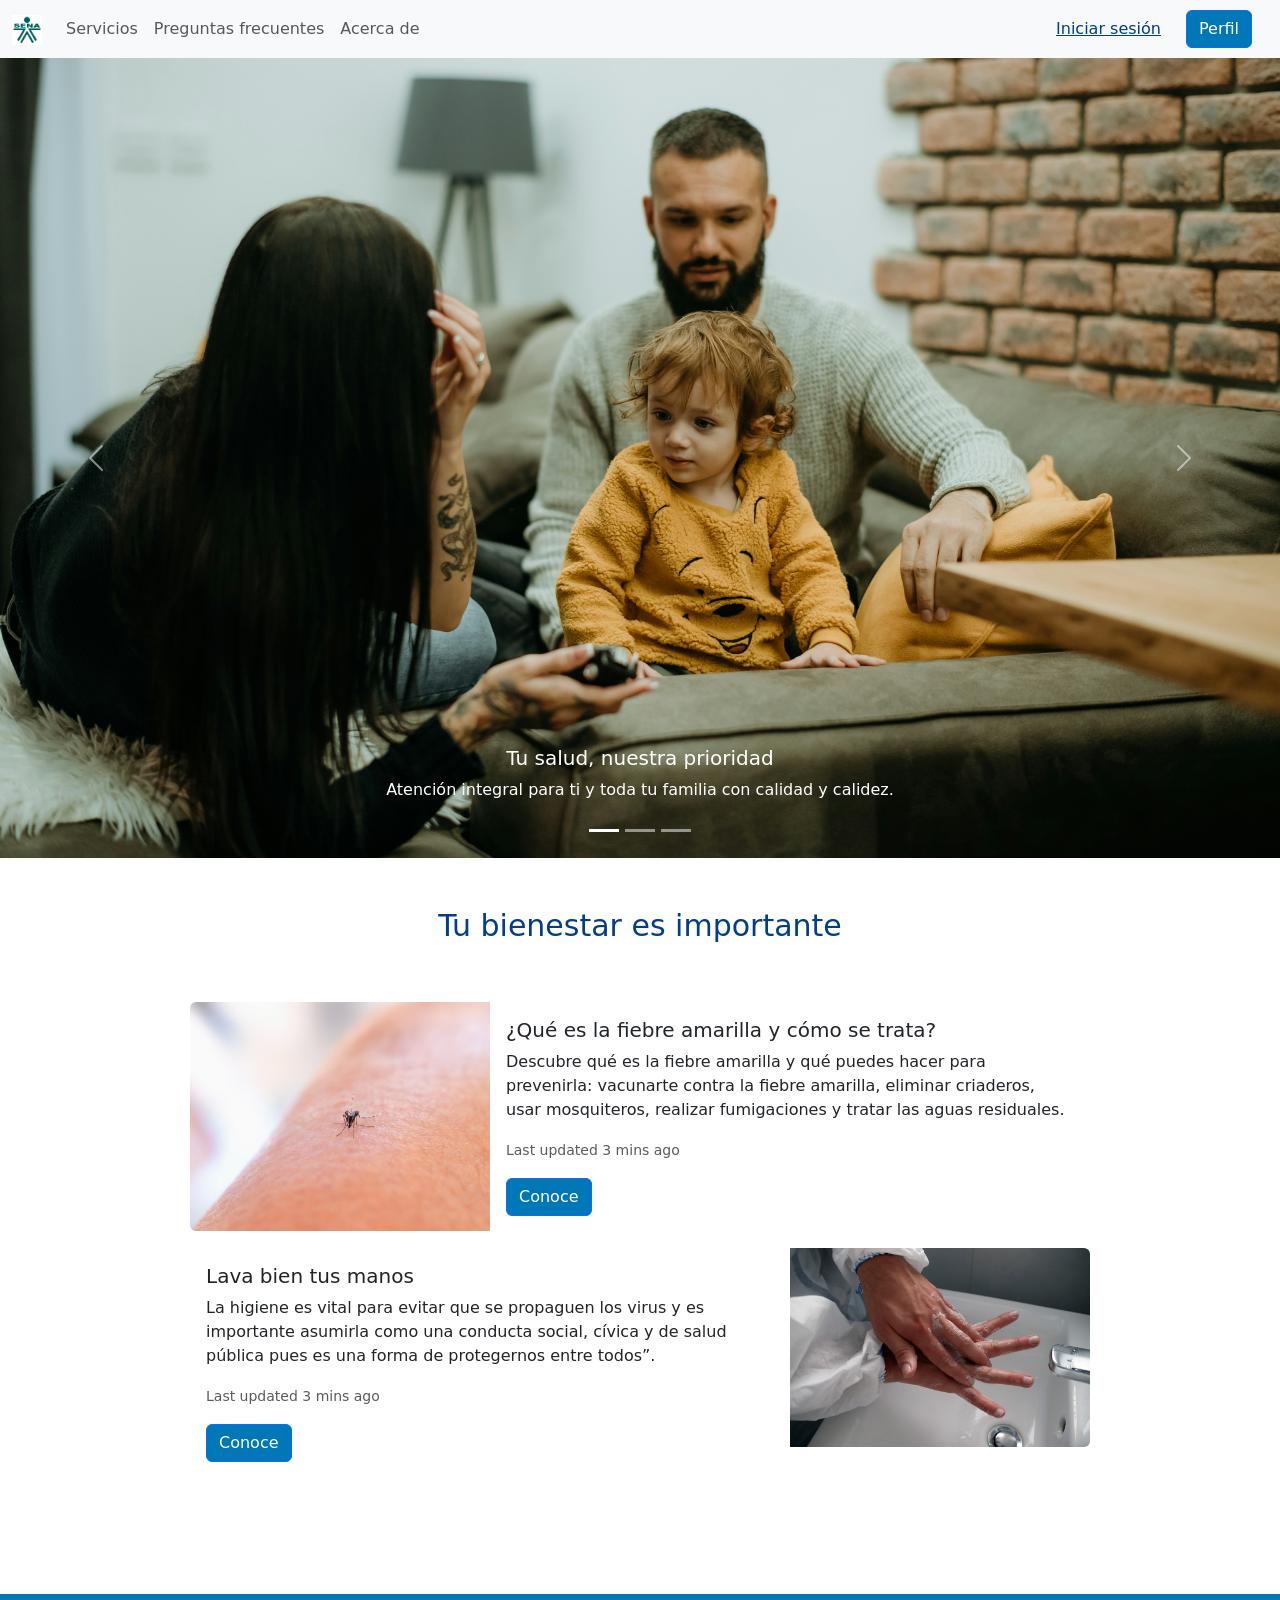
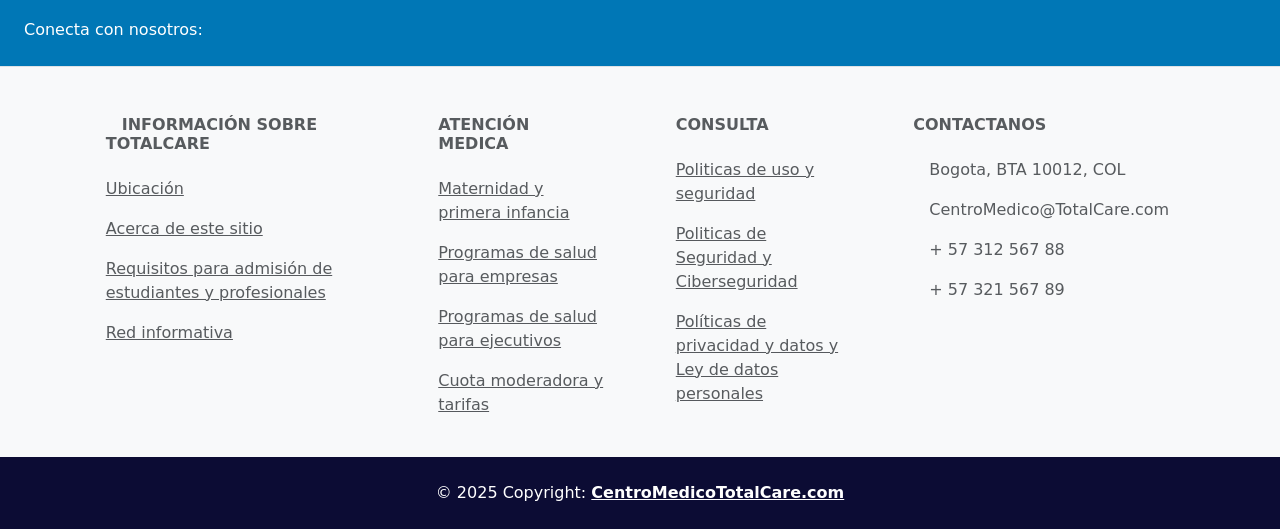
==== index.html @ 0e3b180e "Frontend listo despliegue" ====
<!doctype html>
<html lang="en">
<head>
    <!-- Required meta tags -->
    <meta charset="utf-8">
    <meta name="viewport" content="width=device-width, initial-scale=1, shrink-to-fit=no">

    <!-- Bootstrap CSS -->
    <link href="https://cdn.jsdelivr.net/npm/bootstrap@5.3.0/dist/css/bootstrap.min.css" rel="stylesheet">
    <link rel="stylesheet" href="./CSS/style.css">
    <title>Centro medico</title>
</head>
<body>
    
    <!-- Navbar -->
  <nav class="navbar navbar-expand-lg bg-body-tertiary">
    <div class="container-fluid">
      <!-- Toggle button (correct Bootstrap 5 syntax) -->
      <button 
      class="navbar-toggler" 
      type="button" 
      data-bs-toggle="collapse" 
      data-bs-target="#navbarSupportedContent"
      aria-controls="navbarSupportedContent" 
      aria-expanded="false" 
      aria-label="Toggle navigation">
        <span class="navbar-toggler-icon"></span>
      </button>

      <!-- Brand logo -->
      <a class="navbar-brand mt-2 mt-lg-0" href="#">
        <img class="logo" src="../img/sena-colombia-logo-png_seeklogo-124780.png" height="15" alt="Logo" />
      </a>

      <!-- Collapsible menu -->
      <div class="collapse navbar-collapse" id="navbarSupportedContent">
        <!-- Navigation links -->
        <ul class="navbar-nav me-auto mb-2 mb-lg-0">
          <li class="nav-item">
            <a class="nav-link" href="./HTML/servicios.html">Servicios</a>
          </li>
          <li class="nav-item">
            <a class="nav-link" href="./HTML/preguntas_frecuentes.html">Preguntas frecuentes</a>
          </li>
          <li class="nav-item">
            <a class="nav-link" href="./HTML/acerca_de.html">Acerca de</a>
          </li>
        </ul>
      </div>

      <!-- Right-side buttons -->
      <div class="d-flex align-items-center">
        <button type="button" class="btn_login btn btn-link px-3 me-2" onclick="window.location.href='./HTML/login.html';">
          Iniciar sesión
        </button>
        <button type="button" class="btn_perfil btn btn-primary me-3">Perfil</button>
      </div>
    </div>
  </nav>
    <!-- Navbar -->

    <!-- carrusel -->
    
    <div id="carouselExampleCaptions" class="carousel slide" data-bs-ride="carousel">
        <div class="carousel-indicators">
            <button type="button" data-bs-target="#carouselExampleCaptions" data-bs-slide-to="0" class="active" aria-current="true" aria-label="Slide 1"></button>
            <button type="button" data-bs-target="#carouselExampleCaptions" data-bs-slide-to="1" aria-label="Slide 2"></button>
            <button type="button" data-bs-target="#carouselExampleCaptions" data-bs-slide-to="2" aria-label="Slide 3"></button>
        </div>
        <div class="carousel-inner">
            <div class="carousel-item active">
                <img src="./img/familia.jpg" class="d-block w-100 img-fluid" alt="...">
                <div class="carousel-caption d-none d-md-block">
                    <h5>Tu salud, nuestra prioridad</h5>
                    <p>Atención integral para ti y toda tu familia con calidad y calidez.</p>
                </div>
            </div>
            <div class="carousel-item">
                <img src="./img/medico.jpg" class="d-block w-100 img-fluid" alt="...">
                    <div class="carousel-caption d-none d-md-block">
                        <h5>Profesionales a tu servicio</h5>
                        <p>Médicos especializados y comprometidos con tu bienestar.</p>
                    </div>
            </div>
            <div class="carousel-item">
                <img src="./img/odotologia.jpg" class="d-block w-100 img-fluid" alt="...">
                    <div class="carousel-caption d-none d-md-block">
                        <h5>Sonríe con confianza</h5>
                        <p>Tratamientos odontológicos seguros y personalizados.</p>
                    </div>
            </div>
        </div>
        <button class="carousel-control-prev" type="button" data-bs-target="#carouselExampleCaptions" data-bs-slide="prev">
            <span class="carousel-control-prev-icon" aria-hidden="true"></span>
            <span class="visually-hidden">Anterior</span>
        </button>
        <button class="carousel-control-next" type="button" data-bs-target="#carouselExampleCaptions" data-bs-slide="next">
            <span class="carousel-control-next-icon" aria-hidden="true"></span>
            <span class="visually-hidden">Siguiente</span>
        </button>
    </div>
    <!-- fin carrusel -->
    
    <h1 class="subtitulo">Tu bienestar es importante</h1>
    
    <!-- cards -->
    <div class="cards">
    <div class="d-flex justify-content-center">
        <div class="card mb-3 custom-card">
            <div class="row g-0">
                <div class="col-md-4">
                    <img src="./img/fiebre_amarilla.avif" class="img-fluid rounded-start" alt="...">
                </div>
                <div class="col-md-8">
                    <div class="card-body">
                        <h5 class="card-title">¿Qué es la fiebre amarilla y cómo se trata?</h5>
                            <p class="card-text">
                                Descubre qué es la fiebre amarilla y qué puedes hacer para prevenirla: vacunarte contra la fiebre amarilla, eliminar criaderos, usar mosquiteros, realizar fumigaciones y tratar las aguas residuales.
                            </p>
                            <p class="card-text">
                                <small class="text-body-secondary">Last updated 3 mins ago</small>
                            </p>
                            <button type="button" class="btn btn-primary btn_perfil" data-mdb-ripple-init>Conoce</button>
                    </div>
                </div>
            </div>
        </div>
    </div>

    <div class="d-flex justify-content-center">
        <div class="card mb-3 custom-card ">
            <div class="row g-0">
                
                <div class="col-md-8">
                    <div class="card-body">
                        <h5 class="card-title">Lava bien tus manos</h5>
                            <p class="card-text">
                                La higiene es vital para evitar que se propaguen los virus y es importante asumirla como una conducta social, cívica y de salud pública pues es una forma de protegernos entre todos”. 
                            </p>
                            <p class="card-text">
                                <small class="text-body-secondary">Last updated 3 mins ago</small>
                            </p>
                            <button type="button" class="btn btn-primary btn_perfil" data-mdb-ripple-init>Conoce</button>

                    </div>
                </div>
                <div class="col-md-4">
                    <img src="./img/lavar_manos.avif" class="img-fluid rounded-end" alt="...">
                </div>
            </div>
        </div>
    </div>
    
    </div>

    </div>

<!-- Footer -->
    <footer class="text-center text-lg-start bg-body-tertiary text-muted" >
        <!-- Section: Social media -->
        <section class="d-flex justify-content-center justify-content-lg-between p-4 border-bottom text-white" style="background-color: #0077B6;">
            <!-- Left -->
            <div class="me-5 d-none d-lg-block" >
                <span>Conecta con nosotros:</span>
            </div>
            <!-- Left -->

            <!-- Right -->
            <div>
                <a href="" class="me-4 text-reset">
                    <i class="fab fa-facebook-f"></i>
                </a>
                <a href="" class="me-4 text-reset">
                    <i class="fab fa-twitter"></i>
                </a>
                <a href="" class="me-4 text-reset">
                    <i class="fab fa-google"></i>
                </a>
                <a href="" class="me-4 text-reset">
                    <i class="fab fa-instagram"></i>
                </a>
                <a href="" class="me-4 text-reset">
                    <i class="fab fa-linkedin"></i>
                </a>
                <a href="" class="me-4 text-reset">
                    <i class="fab fa-github"></i>
                </a>
            </div>
        <!-- Right -->
        </section>
        <!-- Section: Social media -->

        <!-- Section: Links  -->
        <section class="" >
            <div class="container text-center text-md-start mt-5">
                <!-- Grid row -->
                <div class="row mt-3">
                    <!-- Grid column -->
                    <div class="col-md-3 col-lg-4 col-xl-3 mx-auto mb-4">
                        <!-- Content -->
                        <h6 class="text-uppercase fw-bold mb-4">
                            <i class="fas fa-gem me-3"></i>Información sobre TotalCare
                        </h6>
                        <!-- Links -->
                    <p>
                        <a href="#!" class="text-reset">Ubicación</a>
                    </p>
                    <p>
                        <a href="#!" class="text-reset">Acerca de este sitio</a>
                    </p>
                    <p>
                        <a href="#!" class="text-reset">Requisitos para admisión de estudiantes y profesionales</a>
                    </p>
                    <p>
                        <a href="#!" class="text-reset">Red informativa</a>
                    </p>
                    </div>
                <!-- Grid column -->

                <!-- Grid column -->
                <div class="col-md-2 col-lg-2 col-xl-2 mx-auto mb-4">
                    <!-- Links -->
                    <h6 class="text-uppercase fw-bold mb-4">
                        Atención medica
                    </h6>
                    <p>
                        <a href="#!" class="text-reset">Maternidad y primera infancia</a>
                    </p>
                    <p>
                        <a href="#!" class="text-reset">Programas de salud para empresas</a>
                    </p>
                    <p>
                        <a href="#!" class="text-reset">Programas de salud para ejecutivos</a>
                    </p>
                    <p>
                        <a href="#!" class="text-reset">Cuota moderadora y tarifas</a>
                    </p>
                </div>
        <!-- Grid column -->

        <!-- Grid column -->
        <div class="col-md-3 col-lg-2 col-xl-2 mx-auto mb-4">
          <!-- Links -->
          <h6 class="text-uppercase fw-bold mb-4">
            Consulta
          </h6>
          <p>
            <a href="#!" class="text-reset">Politicas de uso y seguridad</a>
          </p>
          <p>
            <a href="#!" class="text-reset">Politicas de Seguridad y Ciberseguridad</a>
          </p>
          <p>
            <a href="#!" class="text-reset">Políticas de privacidad y datos y Ley de datos personales</a>
          </p>

        </div>
        <!-- Grid column -->

        <!-- Grid column -->
        <div class="col-md-4 col-lg-3 col-xl-3 mx-auto mb-md-0 mb-4">
          <!-- Links -->
          <h6 class="text-uppercase fw-bold mb-4">Contactanos</h6>
          <p><i class="fas fa-home me-3"></i> Bogota, BTA 10012, COL</p>
          <p>
            <i class="fas fa-envelope me-3"></i>
            CentroMedico@TotalCare.com
          </p>
          <p><i class="fas fa-phone me-3"></i> + 57 312 567 88</p>
          <p><i class="fas fa-print me-3"></i> + 57 321 567 89</p>
        </div>
        <!-- Grid column -->
      </div>
      <!-- Grid row -->
    </div>
  </section>
  <!-- Section: Links  -->

  <!-- Copyright -->
  <div class="text-center p-4 text-white" style="background-color: #0c0c34;">
    © 2025 Copyright:
    <a class="text-reset fw-bold " href="#" >CentroMedicoTotalCare.com</a>
  </div>
  <!-- Copyright -->
</footer>
<!-- Footer -->

    <script src="https://cdn.jsdelivr.net/npm/bootstrap@5.3.0/dist/js/bootstrap.bundle.min.js"></script>
</body>
</html>
---- CSS/style.css ----
.logo {
    height: 30px;
    width: auto; /* para que no se deforme */
}

.carousel-item img {
    max-height: 800px;
    object-fit: cover; /* recorta sin deformar */
}

.custom-card {
    max-width: 900px;
    width: 100%;
    }

.btn_login{
    color:#023E8A ;
}

.btn_perfil{
    background-color: #0077B6;
}

.card {
    border: none;
    box-shadow: none; /* opcional, si quieres eliminar también la sombra */
}


h1{
    text-align: center;
    padding: 30px 0 30px 0;
    font-size: 25px;
}

.cards img-fluid{
    height: 300px; /* o la altura que quieras */
    width: 100%;   /* para que siga ocupando todo el ancho de su columna */
    object-fit: cover;
}

.btn_acordeon {
    border: 1px solid #ced4da;       /* mismo borde de input */
    border-radius: 0.375rem;         /* borde redondeado como input */
    /* background-color: #fff;          fondo blanco */
    padding: 0.375rem 0.75rem;       /* mismo padding de input */
    font-size: 1rem;                 /* tamaño de fuente estándar */
    width: 100%;                     /* para que sea ancho completo como un input */
    margin-bottom: 1rem;             /* espacio inferior */
    text-align: left;                /* texto alineado a la izquierda */
    box-shadow: none;               /* sin sombra */
}

.btn_acordeon::after {
    margin-left: auto;  /* empuja la flecha a la derecha */
}

.dropdown-menu {
    width: 100%;         /* que el menú tenga mismo ancho del botón */
}

.bienvenido{
    padding: 25px 20%;
    color:#023E8A ;

}

.subtitulo{
    padding: 50px 20%;
    color:#023E8A;
    font-size: 30px;

}

.subtitulo_page{
    color:#023E8A ;
    
}

h3 {
    padding: 25px 20%;
    font-size: 25px;
}

.cuadricula-card {
    height: 120px;
    display: flex;
    flex-direction: column;
    align-items: center;
    justify-content: center;
    border: 1px solid #dee2e6;
    border-radius: 8px;
    transition: transform 0.2s ease;
    background-color: #f8f9fa;
}

.cuadricula-card:hover {
    transform: scale(1.03);
    box-shadow: 0 0 12px 3px #0077B6; /* resplandor azul */
    transform: translateY(-3px); /* opcional: ligera elevación */
    border-color: transparent;  /* quita borde gris para que se vea limpio */
}

.cuadricula-card i {
    font-size: 24px;
    margin-bottom: 8px;
    color: #0d6efd; /* azul Bootstrap */
}

@media (max-width: 576px) {
    .col-custom {
        flex: 0 0 50%;
        max-width: 50%;
        margin-bottom: 10px;
    }
}

.parrafo_usuario {
    padding: 0px 20%;
    margin-bottom: 200px;
}

.parrafo_acerca{
    padding: 0px 20%;
}

.card_acerca{
    padding: 10% 0px;
}

footer{
    margin-top: 100px;
}


/* registro */
/* @media (min-width: 1025px) {
    .h-custom {
        height: 100vh !important;
}
} */
.card-registration .select-input.form-control[readonly]:not([disabled]) {
    font-size: 1rem;
    line-height: 2.15;
    padding-left: .75em;
    padding-right: .75em;
}
.card-registration .select-arrow {
    top: 13px;
}

.gradient-custom-2 {
/* fallback for old browsers */
    background: #a1c4fd;

/* Chrome 10-25, Safari 5.1-6 */
    background: -webkit-linear-gradient(to right, rgba(161, 196, 253, 1), rgba(194, 233, 251, 1));

/* W3C, IE 10+/ Edge, Firefox 16+, Chrome 26+, Opera 12+, Safari 7+ */
    background: linear-gradient(to right, rgba(161, 196, 253, 1), rgba(194, 233, 251, 1))
}

/* .card_about{
    padding: 20px 0 ;
} */

.bg-indigo {
    background-color: #4835d4;
}

.img-login{
    max-height: 700px;
    
}

/* estilo cita medica */
.citas-section {
  background-color: #f5f9ff;
}

.cita-form {
  background-color: #ffffff;
  border-radius: 10px;
  border: 1px solid #dee2e6;
}

.cita-form .form-label {
  font-weight: 500;
  color: #0c0c34;
}

.cita-form .form-control,
.cita-form .form-select {
  border-radius: 0.5rem;
  border: 1px solid #ced4da;
}

.cita-form .btn-primary {
  background-color: #0077B6;
  border-color: #0077B6;
}

.cita-form .btn-primary:hover {
  background-color: #023E8A;
  border-color: #023E8A;
}

/* perfil admin */

.admin-dashboard h2 {
  font-weight: 600;
  text-align: center;
}

.stat-card {
  background-color: #f8f9fa;
  border: 1px solid #dee2e6;
  border-radius: 12px;
  padding: 20px;
  transition: 0.3s ease;
}

.stat-card:hover {
  box-shadow: 0 0 10px rgba(0, 119, 182, 0.3);
}

.stat-number {
  font-size: 32px;
  font-weight: bold;
  color: #023E8A;
}

.admin-option {
  border: 1px solid #dee2e6;
  border-radius: 12px;
  padding: 20px;
  background-color: #ffffff;
  transition: transform 0.2s ease;
}

.admin-option:hover {
  transform: scale(1.02);
  box-shadow: 0 0 10px #0077B6;
}

.btn_admin{
  background-color: #023E8A;
  color: white;
  border: none;
}
.btn_admin:hover {
  background-color: #012f6a; /* tono más oscuro en hover */
}

/* fin perfil admin */
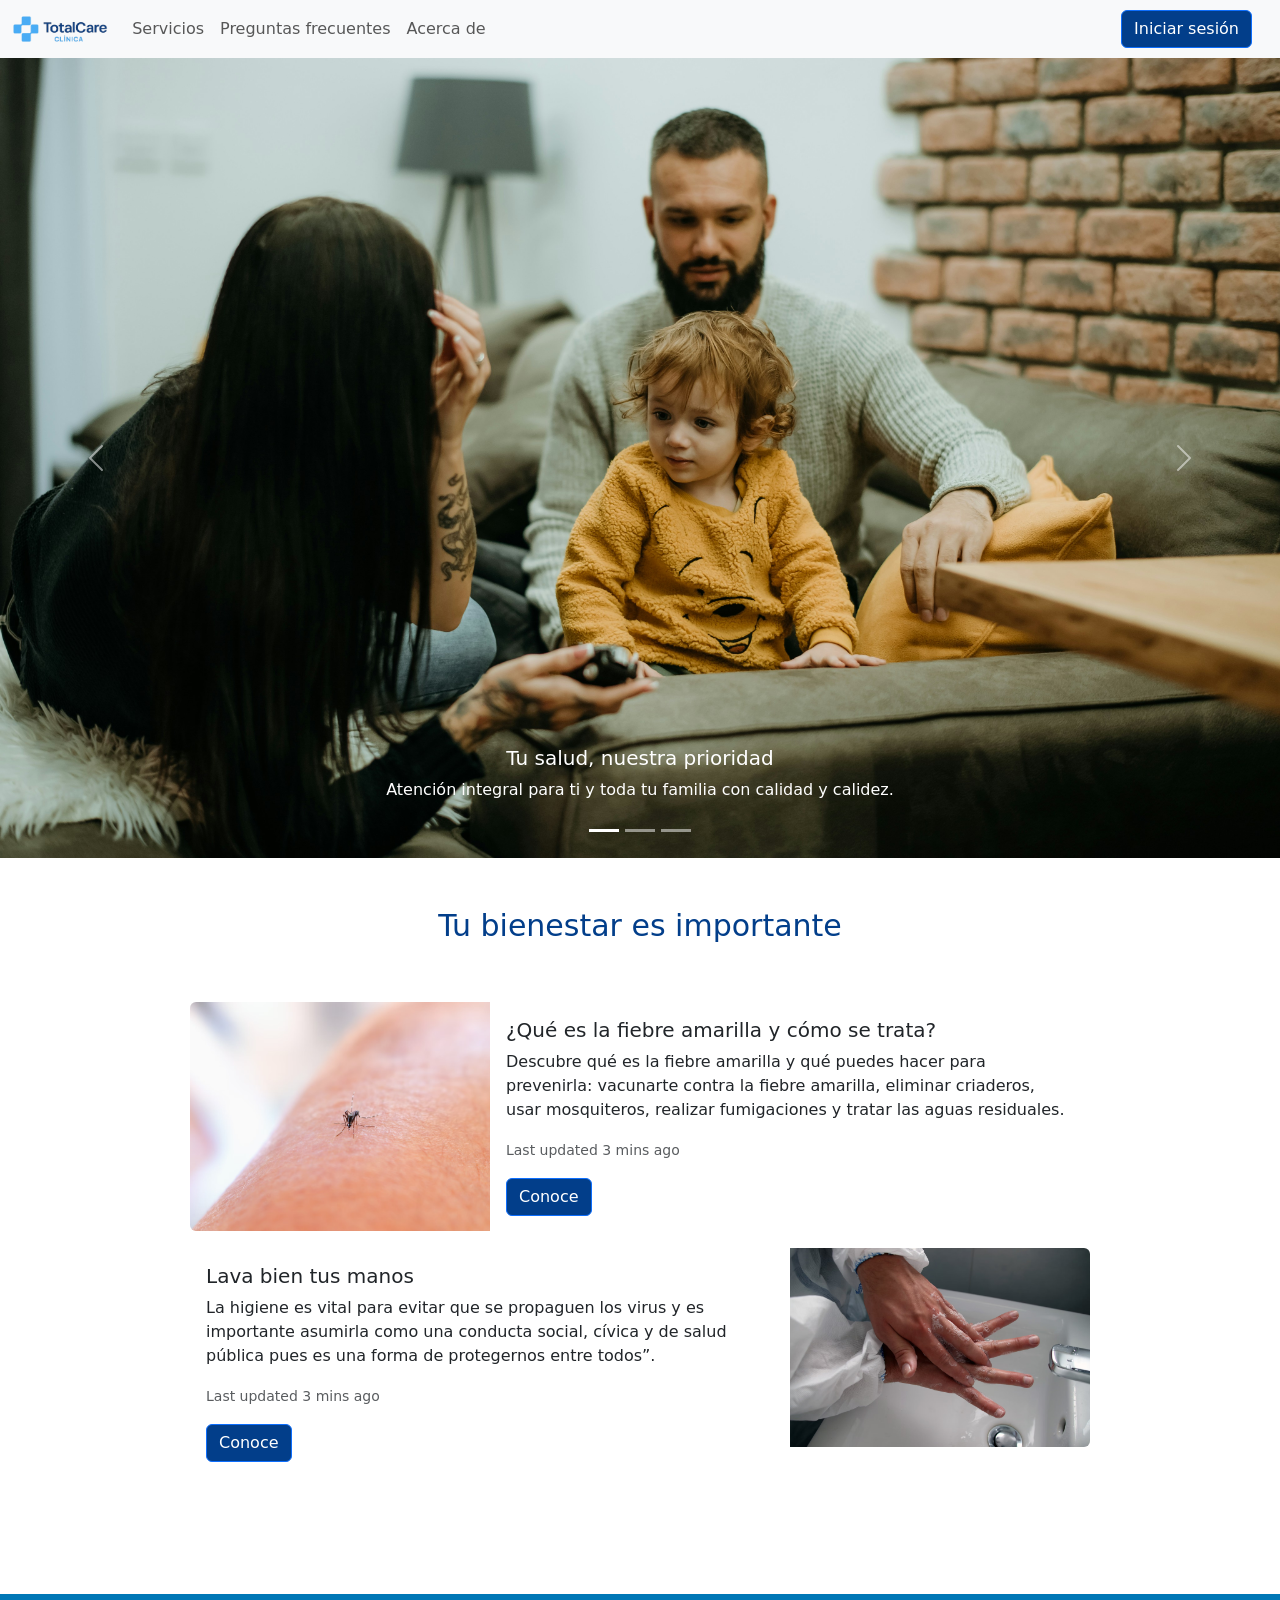
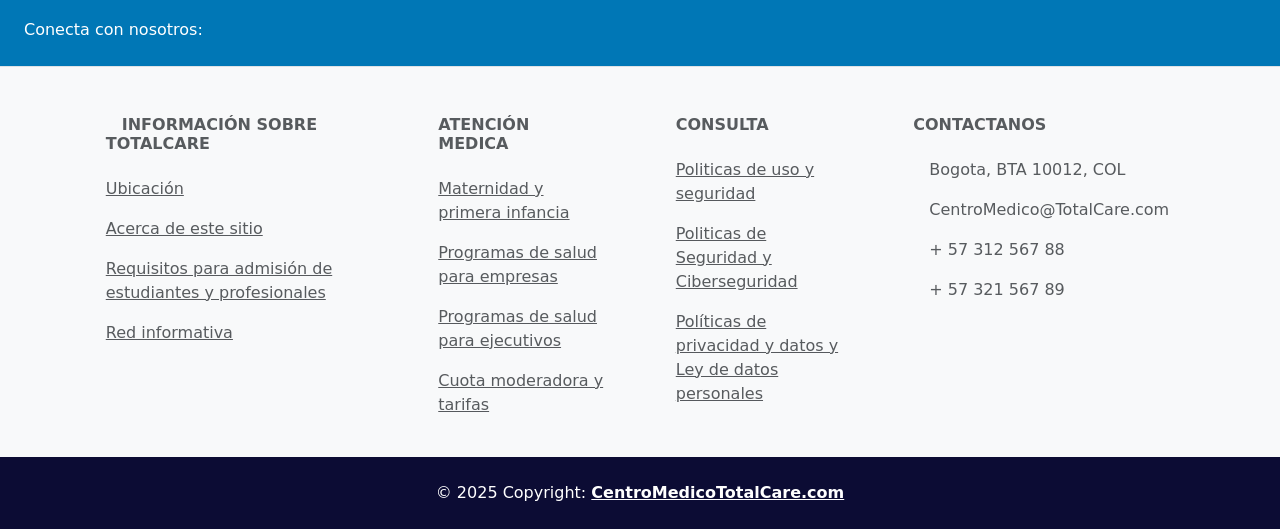
==== commit a36baa78: "Modificacion de navbar, y enlaces de archivos" ====
--- a/index.html
+++ b/index.html
@@ -28,8 +28,8 @@
       </button>
 
       <!-- Brand logo -->
-      <a class="navbar-brand mt-2 mt-lg-0" href="#">
-        <img class="logo" src="../img/sena-colombia-logo-png_seeklogo-124780.png" height="15" alt="Logo" />
+      <a class="navbar-brand mt-2 mt-lg-0" href="./index.html">
+        <img class="logo" src="./img/logotipo_TC.png" height="15" alt="Logo" />
       </a>
 
       <!-- Collapsible menu -->
@@ -50,10 +50,10 @@
 
       <!-- Right-side buttons -->
       <div class="d-flex align-items-center">
-        <button type="button" class="btn_login btn btn-link px-3 me-2" onclick="window.location.href='./HTML/login.html';">
+        <button type="button" class="btn_login btn btn-primary me-3" onclick="window.location.href='./HTML/login.html';">
           Iniciar sesión
         </button>
-        <button type="button" class="btn_perfil btn btn-primary me-3">Perfil</button>
+
       </div>
     </div>
   </nav>
--- a/CSS/style.css
+++ b/CSS/style.css
@@ -14,11 +14,11 @@
     }
 
 .btn_login{
-    color:#023E8A ;
+    background-color: #023E8A;
 }
 
 .btn_perfil{
-    background-color: #0077B6;
+    background-color: #023E8A;
 }
 
 .card {
@@ -59,11 +59,12 @@
     width: 100%;         /* que el menú tenga mismo ancho del botón */
 }
 
-.bienvenido{
+.saludo{
     padding: 25px 20%;
     color:#023E8A ;
 
 }
+
 
 .subtitulo{
     padding: 50px 20%;
